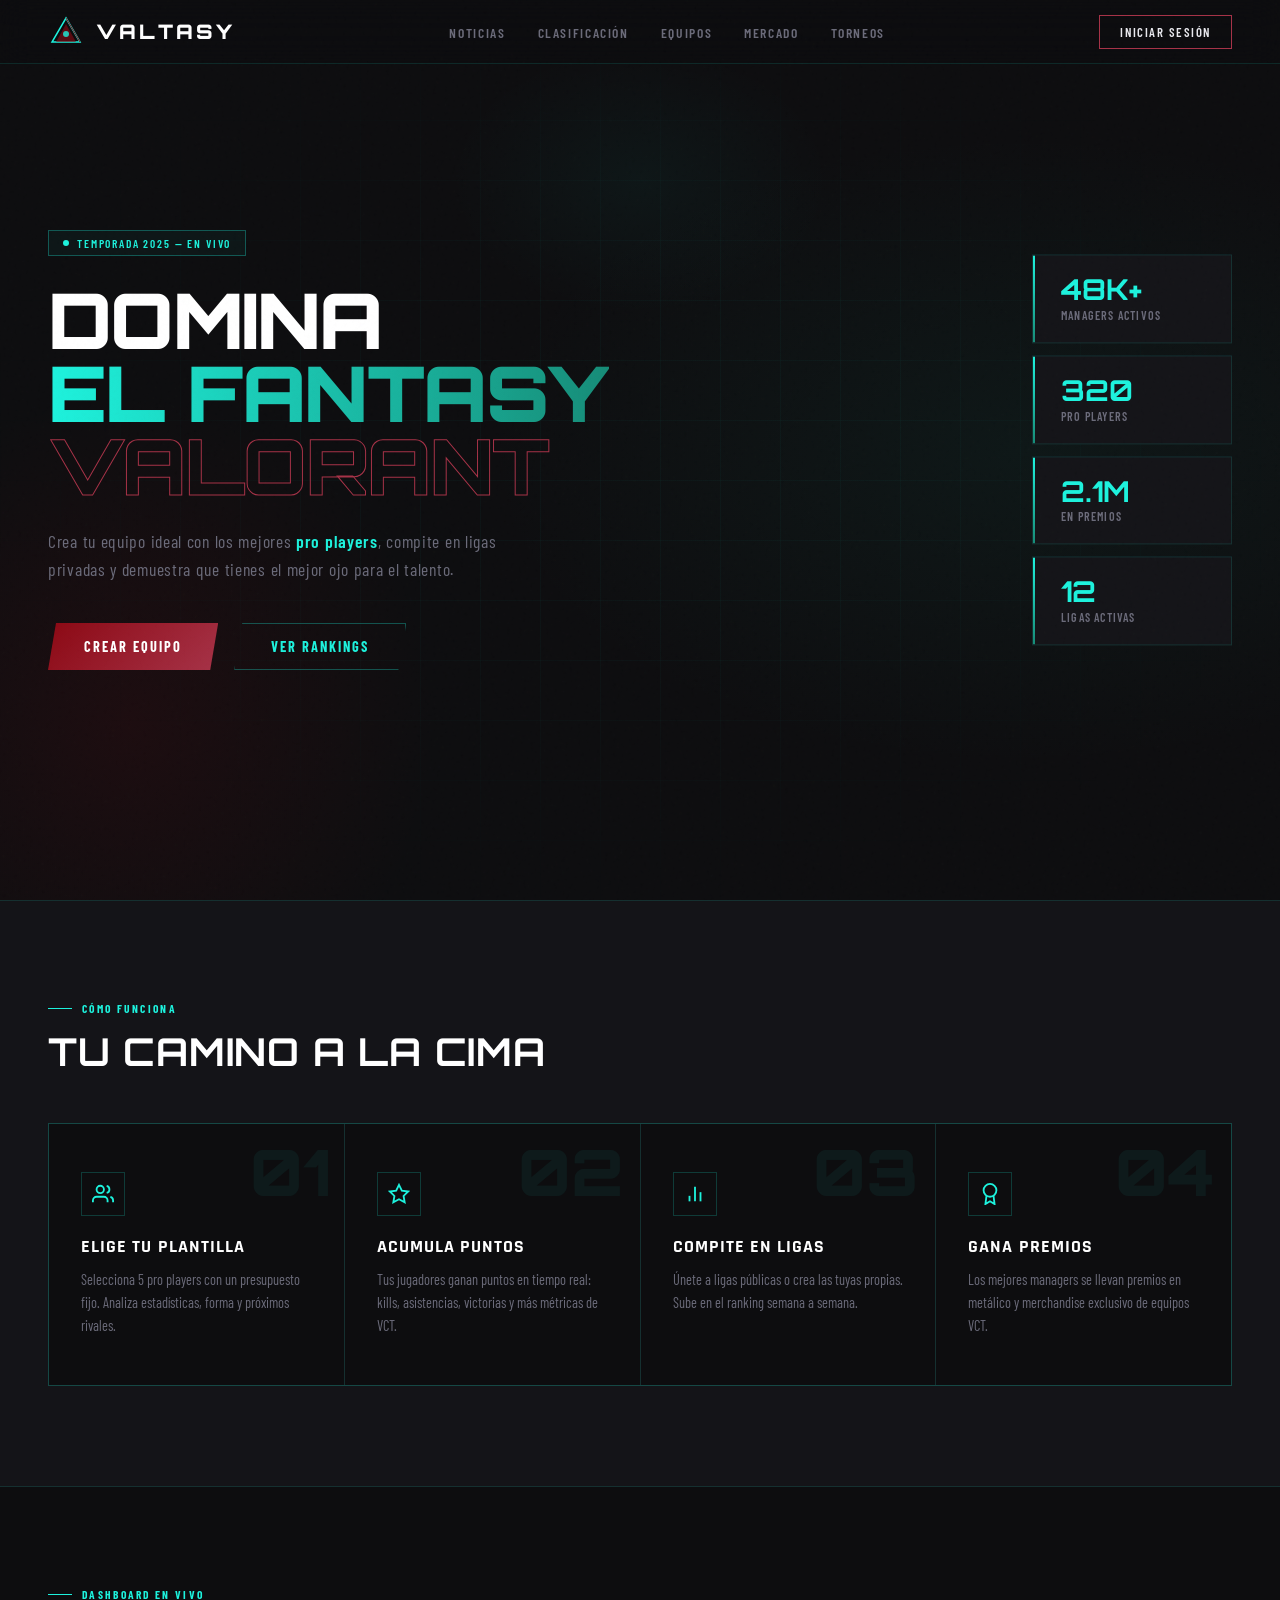
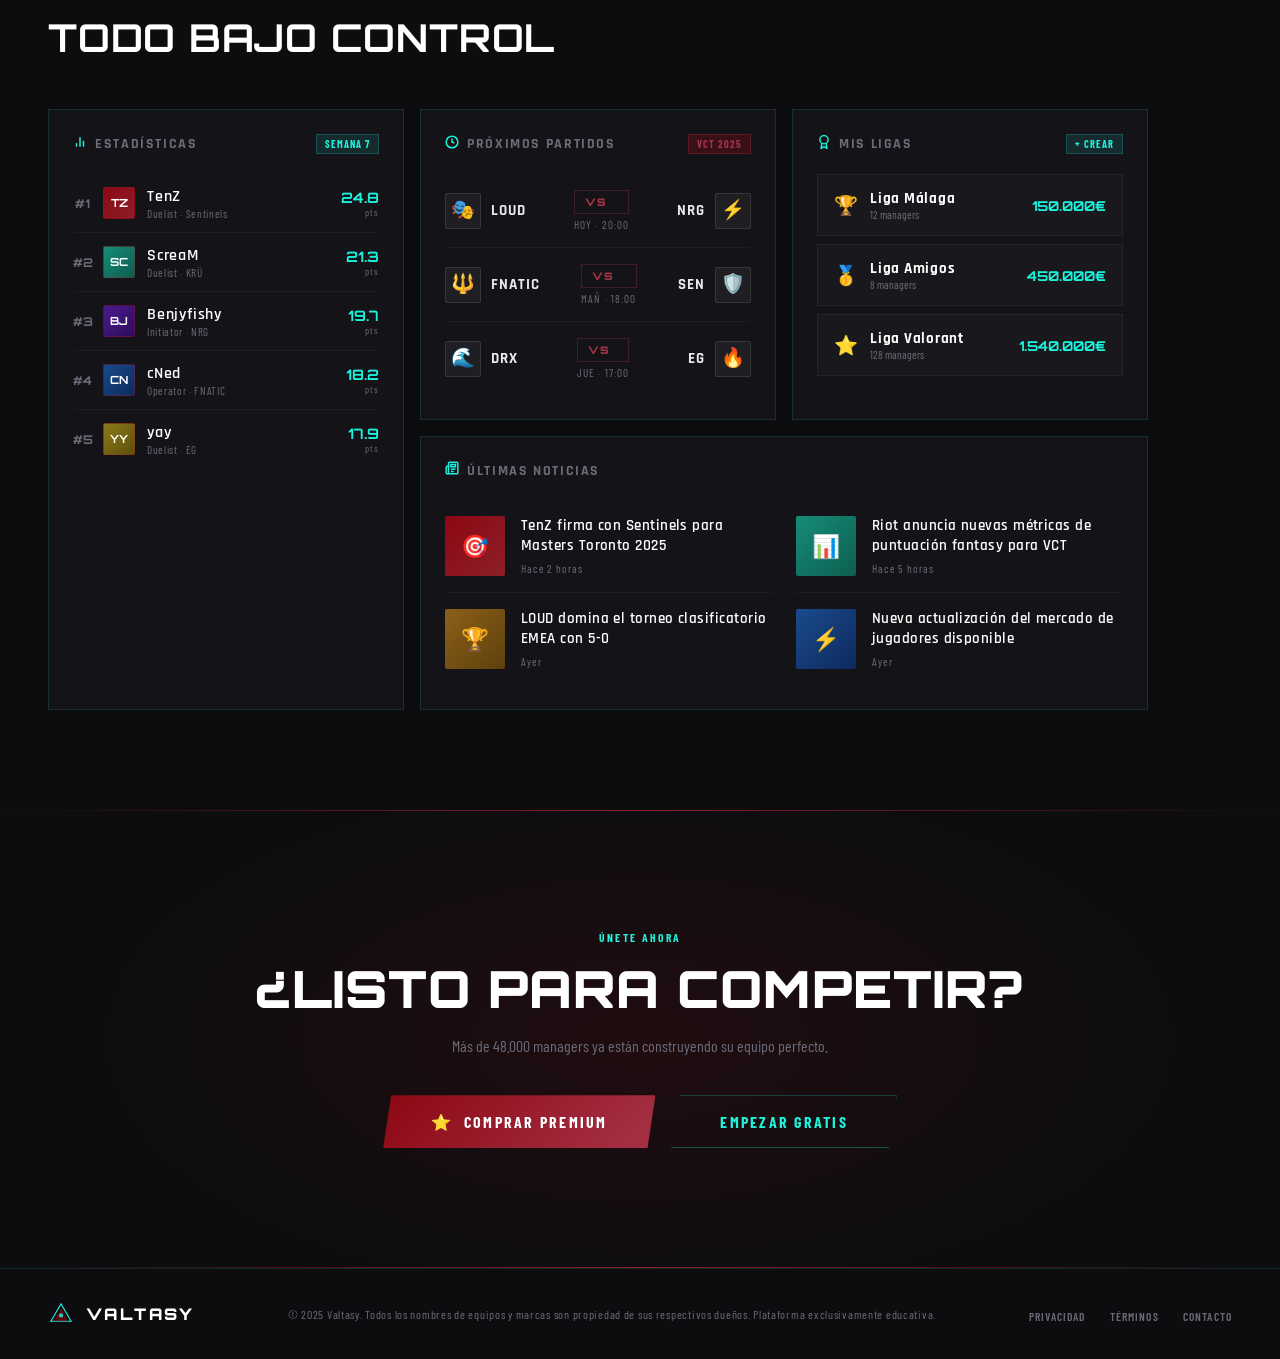
==== htdocs/htdocs/index.html @ dff643b6 "update/fix : Fin tfg" ====
<!DOCTYPE html>
<html lang="es">
<head>
<meta charset="UTF-8">
<meta name="viewport" content="width=device-width, initial-scale=1.0">
<title>VALTASY — Fantasy Valorant</title>
<link href="https://fonts.googleapis.com/css2?family=Rajdhani:wght@400;500;600;700&family=Orbitron:wght@400;700;900&family=Barlow+Condensed:wght@300;400;600;700&display=swap" rel="stylesheet">
<style>
  :root {
    --cyan-light: #1DF2DD;
    --cyan-dark: #168C77;
    --red-deep: #8C0813;
    --red-mid: #8C1F28;
    --red-soft: #A63247;
    --bg-dark: #0d0d0f;
    --bg-card: #141418;
    --bg-card2: #1a1a1f;
    --border: rgba(29,242,221,0.12);
    --text: #e8e8ee;
    --text-muted: #6b6b7a;
  }

  * { margin: 0; padding: 0; box-sizing: border-box; }

  body {
    background: var(--bg-dark);
    color: var(--text);
    font-family: 'Barlow Condensed', sans-serif;
    overflow-x: hidden;
    cursor: default;
  }

  /* NOISE OVERLAY */
  body::before {
    content: '';
    position: fixed;
    inset: 0;
    background-image: url("data:image/svg+xml,%3Csvg viewBox='0 0 256 256' xmlns='http://www.w3.org/2000/svg'%3E%3Cfilter id='noise'%3E%3CfeTurbulence type='fractalNoise' baseFrequency='0.9' numOctaves='4' stitchTiles='stitch'/%3E%3C/filter%3E%3Crect width='100%25' height='100%25' filter='url(%23noise)' opacity='0.035'/%3E%3C/svg%3E");
    pointer-events: none;
    z-index: 9999;
    opacity: 0.5;
  }

  /* ─── NAV ─── */
  nav {
    position: fixed;
    top: 0; left: 0; right: 0;
    z-index: 100;
    display: flex;
    align-items: center;
    justify-content: space-between;
    padding: 0 48px;
    height: 64px;
    background: rgba(13,13,15,0.92);
    backdrop-filter: blur(16px);
    border-bottom: 1px solid var(--border);
  }

  .logo {
    display: flex;
    align-items: center;
    gap: 12px;
    font-family: 'Orbitron', monospace;
    font-weight: 900;
    font-size: 1.25rem;
    letter-spacing: 0.15em;
    color: #fff;
    text-decoration: none;
  }

  .logo-icon {
    width: 36px; height: 36px;
    position: relative;
  }

  .logo-icon svg { width: 100%; height: 100%; }

  .nav-links {
    display: flex;
    gap: 32px;
    list-style: none;
  }

  .nav-links a {
    font-family: 'Barlow Condensed', sans-serif;
    font-weight: 600;
    font-size: 0.85rem;
    letter-spacing: 0.12em;
    text-transform: uppercase;
    color: var(--text-muted);
    text-decoration: none;
    transition: color 0.2s;
    position: relative;
  }

  .nav-links a::after {
    content: '';
    position: absolute;
    bottom: -4px; left: 0; right: 0;
    height: 1px;
    background: var(--cyan-light);
    transform: scaleX(0);
    transition: transform 0.2s;
  }

  .nav-links a:hover { color: var(--cyan-light); }
  .nav-links a:hover::after { transform: scaleX(1); }

  .nav-cta {
    padding: 8px 20px;
    background: transparent;
    border: 1px solid var(--red-soft);
    color: var(--text);
    font-family: 'Barlow Condensed', sans-serif;
    font-weight: 600;
    font-size: 0.8rem;
    letter-spacing: 0.12em;
    text-transform: uppercase;
    cursor: pointer;
    transition: all 0.2s;
    text-decoration: none;
  }

  .nav-cta:hover {
    background: var(--red-deep);
    border-color: var(--red-deep);
    box-shadow: 0 0 20px rgba(140,8,19,0.4);
  }

  /* ─── HERO ─── */
  .hero {
    min-height: 100vh;
    display: flex;
    align-items: center;
    position: relative;
    overflow: hidden;
    padding: 0 48px;
  }

  .hero-bg {
    position: absolute;
    inset: 0;
    background: 
      radial-gradient(ellipse 60% 50% at 80% 50%, rgba(22,140,119,0.08) 0%, transparent 70%),
      radial-gradient(ellipse 40% 60% at 10% 80%, rgba(140,8,19,0.12) 0%, transparent 60%),
      radial-gradient(ellipse 30% 30% at 50% 20%, rgba(29,242,221,0.04) 0%, transparent 50%);
  }

  .hero-grid {
    position: absolute;
    inset: 0;
    background-image: 
      linear-gradient(rgba(29,242,221,0.03) 1px, transparent 1px),
      linear-gradient(90deg, rgba(29,242,221,0.03) 1px, transparent 1px);
    background-size: 60px 60px;
    mask-image: radial-gradient(ellipse at center, black 30%, transparent 75%);
  }

  .hero-content {
    position: relative;
    z-index: 2;
    max-width: 680px;
  }

  .hero-badge {
    display: inline-flex;
    align-items: center;
    gap: 8px;
    padding: 5px 14px;
    border: 1px solid rgba(29,242,221,0.3);
    background: rgba(29,242,221,0.04);
    font-size: 0.72rem;
    font-weight: 600;
    letter-spacing: 0.16em;
    text-transform: uppercase;
    color: var(--cyan-light);
    margin-bottom: 28px;
    animation: fadeDown 0.6s ease both;
  }

  .badge-dot {
    width: 6px; height: 6px;
    background: var(--cyan-light);
    border-radius: 50%;
    animation: pulse 2s infinite;
  }

  @keyframes pulse {
    0%, 100% { opacity: 1; transform: scale(1); }
    50% { opacity: 0.5; transform: scale(0.7); }
  }

  .hero-title {
    font-family: 'Orbitron', monospace;
    font-weight: 900;
    font-size: clamp(2.8rem, 6vw, 5.5rem);
    line-height: 0.95;
    letter-spacing: -0.02em;
    text-transform: uppercase;
    margin-bottom: 8px;
    animation: fadeDown 0.6s 0.1s ease both;
  }

  .title-line1 { color: #fff; }
  .title-line2 {
    background: linear-gradient(90deg, var(--cyan-light), var(--cyan-dark));
    -webkit-background-clip: text;
    -webkit-text-fill-color: transparent;
    background-clip: text;
  }
  .title-line3 {
    color: var(--red-soft);
    -webkit-text-stroke: 1px var(--red-soft);
    -webkit-text-fill-color: transparent;
  }

  .hero-sub {
    font-size: 1.1rem;
    font-weight: 400;
    color: var(--text-muted);
    letter-spacing: 0.04em;
    margin: 24px 0 40px;
    line-height: 1.6;
    max-width: 480px;
    animation: fadeDown 0.6s 0.2s ease both;
  }

  .hero-sub span { color: var(--cyan-light); font-weight: 600; }

  .hero-actions {
    display: flex;
    gap: 16px;
    animation: fadeDown 0.6s 0.3s ease both;
  }

  .btn-primary {
    padding: 14px 36px;
    background: linear-gradient(135deg, var(--red-deep), var(--red-soft));
    color: #fff;
    font-family: 'Barlow Condensed', sans-serif;
    font-weight: 700;
    font-size: 0.9rem;
    letter-spacing: 0.14em;
    text-transform: uppercase;
    border: none;
    cursor: pointer;
    position: relative;
    overflow: hidden;
    transition: all 0.3s;
    clip-path: polygon(8px 0%, 100% 0%, calc(100% - 8px) 100%, 0% 100%);
    text-decoration: none;
    display: inline-flex;
    align-items: center;
  }

  .btn-primary::before {
    content: '';
    position: absolute;
    inset: 0;
    background: linear-gradient(135deg, rgba(255,255,255,0.15), transparent);
    opacity: 0;
    transition: opacity 0.2s;
  }

  .btn-primary:hover { transform: translateY(-2px); box-shadow: 0 8px 30px rgba(140,8,19,0.5); }
  .btn-primary:hover::before { opacity: 1; }

  .btn-secondary {
    padding: 14px 36px;
    background: transparent;
    color: var(--cyan-light);
    font-family: 'Barlow Condensed', sans-serif;
    font-weight: 700;
    font-size: 0.9rem;
    letter-spacing: 0.14em;
    text-transform: uppercase;
    border: 1px solid rgba(29,242,221,0.3);
    cursor: pointer;
    transition: all 0.3s;
    clip-path: polygon(8px 0%, 100% 0%, calc(100% - 8px) 100%, 0% 100%);
    text-decoration: none;
    display: inline-flex;
    align-items: center;
  }

  .btn-secondary:hover {
    background: rgba(29,242,221,0.06);
    border-color: var(--cyan-light);
    box-shadow: 0 0 20px rgba(29,242,221,0.15);
  }

  .hero-stats {
    position: absolute;
    right: 48px;
    top: 50%;
    transform: translateY(-50%);
    display: flex;
    flex-direction: column;
    gap: 12px;
    z-index: 2;
    animation: fadeLeft 0.8s 0.4s ease both;
  }

  @keyframes fadeLeft {
    from { opacity: 0; transform: translateY(-50%) translateX(30px); }
    to { opacity: 1; transform: translateY(-50%) translateX(0); }
  }

  .stat-card {
    background: var(--bg-card);
    border: 1px solid var(--border);
    padding: 20px 28px;
    min-width: 200px;
    position: relative;
    overflow: hidden;
    transition: transform 0.2s, border-color 0.2s;
  }

  .stat-card::before {
    content: '';
    position: absolute;
    left: 0; top: 0; bottom: 0;
    width: 2px;
    background: linear-gradient(180deg, var(--cyan-light), var(--cyan-dark));
  }

  .stat-card:hover {
    transform: translateX(-4px);
    border-color: rgba(29,242,221,0.25);
  }

  .stat-value {
    font-family: 'Orbitron', monospace;
    font-weight: 700;
    font-size: 1.8rem;
    color: var(--cyan-light);
    line-height: 1;
  }

  .stat-label {
    font-size: 0.75rem;
    font-weight: 600;
    letter-spacing: 0.1em;
    text-transform: uppercase;
    color: var(--text-muted);
    margin-top: 4px;
  }

  /* ─── SECTION COMMON ─── */
  section { padding: 100px 48px; }

  .section-label {
    font-size: 0.72rem;
    font-weight: 700;
    letter-spacing: 0.2em;
    text-transform: uppercase;
    color: var(--cyan-light);
    margin-bottom: 12px;
    display: flex;
    align-items: center;
    gap: 10px;
  }

  .section-label::before {
    content: '';
    width: 24px;
    height: 1px;
    background: var(--cyan-light);
  }

  .section-title {
    font-family: 'Orbitron', monospace;
    font-weight: 700;
    font-size: clamp(1.6rem, 3vw, 2.4rem);
    text-transform: uppercase;
    letter-spacing: 0.02em;
    color: #fff;
    margin-bottom: 48px;
  }

  /* ─── HOW IT WORKS ─── */
  .how {
    background: var(--bg-card);
    border-top: 1px solid var(--border);
    border-bottom: 1px solid var(--border);
  }

  .steps {
    display: grid;
    grid-template-columns: repeat(4, 1fr);
    gap: 1px;
    background: var(--border);
    border: 1px solid var(--border);
  }

  .step {
    background: var(--bg-dark);
    padding: 48px 32px;
    position: relative;
    overflow: hidden;
    transition: background 0.3s;
  }

  .step:hover { background: var(--bg-card2); }

  .step-num {
    font-family: 'Orbitron', monospace;
    font-weight: 900;
    font-size: 4rem;
    color: rgba(29,242,221,0.06);
    line-height: 1;
    position: absolute;
    top: 16px; right: 16px;
    transition: color 0.3s;
  }

  .step:hover .step-num { color: rgba(29,242,221,0.12); }

  .step-icon {
    width: 44px; height: 44px;
    border: 1px solid rgba(29,242,221,0.2);
    display: flex;
    align-items: center;
    justify-content: center;
    margin-bottom: 20px;
    color: var(--cyan-light);
    font-size: 1.2rem;
  }

  .step h3 {
    font-family: 'Rajdhani', sans-serif;
    font-weight: 700;
    font-size: 1.1rem;
    letter-spacing: 0.06em;
    text-transform: uppercase;
    color: #fff;
    margin-bottom: 10px;
  }

  .step p {
    font-size: 0.9rem;
    color: var(--text-muted);
    line-height: 1.6;
    font-weight: 400;
  }

  /* ─── DASHBOARD PREVIEW ─── */
  .preview {
    display: grid;
    grid-template-columns: 1fr 1fr 1fr;
    gap: 16px;
    max-width: 1100px;
  }

  .preview-card {
    background: var(--bg-card);
    border: 1px solid var(--border);
    padding: 24px;
    position: relative;
    overflow: hidden;
    transition: border-color 0.3s, transform 0.3s;
  }

  .preview-card:hover {
    border-color: rgba(29,242,221,0.25);
    transform: translateY(-4px);
  }

  .preview-card.tall { grid-row: span 2; }
  .preview-card.wide { grid-column: span 2; }

  .card-header {
    display: flex;
    align-items: center;
    justify-content: space-between;
    margin-bottom: 20px;
  }

  .card-title {
    font-family: 'Rajdhani', sans-serif;
    font-weight: 700;
    font-size: 0.85rem;
    letter-spacing: 0.12em;
    text-transform: uppercase;
    color: var(--text-muted);
    display: flex;
    align-items: center;
    gap: 8px;
  }

  .card-title-icon { color: var(--cyan-light); }

  .card-badge {
    padding: 3px 8px;
    font-size: 0.65rem;
    font-weight: 700;
    letter-spacing: 0.1em;
    text-transform: uppercase;
  }

  .badge-red { background: rgba(140,8,19,0.3); color: var(--red-soft); border: 1px solid rgba(166,50,71,0.3); }
  .badge-cyan { background: rgba(29,242,221,0.1); color: var(--cyan-light); border: 1px solid rgba(29,242,221,0.2); }

  .player-row {
    display: flex;
    align-items: center;
    justify-content: space-between;
    padding: 12px 0;
    border-bottom: 1px solid rgba(255,255,255,0.04);
    transition: background 0.2s;
    cursor: pointer;
  }

  .player-row:last-child { border-bottom: none; }
  .player-row:hover { background: rgba(255,255,255,0.02); padding-left: 8px; }

  .player-info { display: flex; align-items: center; gap: 12px; }

  .player-rank {
    font-family: 'Orbitron', monospace;
    font-weight: 700;
    font-size: 0.75rem;
    color: var(--text-muted);
    width: 18px;
    text-align: center;
  }

  .player-avatar {
    width: 32px; height: 32px;
    border-radius: 2px;
    background: linear-gradient(135deg, var(--red-deep), var(--red-mid));
    display: flex;
    align-items: center;
    justify-content: center;
    font-family: 'Orbitron', monospace;
    font-weight: 700;
    font-size: 0.7rem;
    color: #fff;
    border: 1px solid rgba(140,8,19,0.4);
  }

  .player-name {
    font-family: 'Rajdhani', sans-serif;
    font-weight: 600;
    font-size: 1rem;
    color: #fff;
    letter-spacing: 0.05em;
  }

  .player-role {
    font-size: 0.7rem;
    color: var(--text-muted);
    letter-spacing: 0.06em;
  }

  .player-pts {
    font-family: 'Orbitron', monospace;
    font-weight: 700;
    font-size: 0.9rem;
    color: var(--cyan-light);
  }

  .pts-label {
    font-size: 0.6rem;
    color: var(--text-muted);
    letter-spacing: 0.1em;
  }

  .match-row {
    display: flex;
    align-items: center;
    justify-content: space-between;
    padding: 16px 0;
    border-bottom: 1px solid rgba(255,255,255,0.04);
  }

  .match-team {
    display: flex;
    align-items: center;
    gap: 10px;
    font-family: 'Rajdhani', sans-serif;
    font-weight: 700;
    font-size: 0.95rem;
    letter-spacing: 0.06em;
    text-transform: uppercase;
  }

  .team-logo {
    width: 36px; height: 36px;
    background: rgba(255,255,255,0.05);
    border: 1px solid rgba(255,255,255,0.1);
    border-radius: 2px;
    display: flex;
    align-items: center;
    justify-content: center;
    font-size: 1.2rem;
  }

  .match-vs {
    font-family: 'Orbitron', monospace;
    font-weight: 900;
    font-size: 0.65rem;
    color: var(--red-soft);
    letter-spacing: 0.2em;
    padding: 4px 10px;
    border: 1px solid rgba(166,50,71,0.3);
  }

  .match-time {
    font-size: 0.7rem;
    color: var(--text-muted);
    letter-spacing: 0.1em;
    margin-top: 4px;
    text-align: center;
  }

  .liga-row {
    display: flex;
    align-items: center;
    justify-content: space-between;
    padding: 14px 16px;
    background: rgba(255,255,255,0.02);
    border: 1px solid rgba(255,255,255,0.05);
    margin-bottom: 8px;
    transition: border-color 0.2s;
    cursor: pointer;
  }

  .liga-row:hover { border-color: rgba(29,242,221,0.2); }
  .liga-row:last-child { margin-bottom: 0; }

  .liga-info { display: flex; align-items: center; gap: 12px; }
  .liga-icon { font-size: 1.2rem; }

  .liga-name {
    font-family: 'Rajdhani', sans-serif;
    font-weight: 700;
    font-size: 0.95rem;
    letter-spacing: 0.05em;
    color: #fff;
  }

  .liga-members {
    font-size: 0.7rem;
    color: var(--text-muted);
  }

  .liga-prize {
    font-family: 'Orbitron', monospace;
    font-weight: 700;
    font-size: 0.85rem;
    color: var(--cyan-light);
  }

  .news-item {
    display: flex;
    gap: 16px;
    padding: 16px 0;
    border-bottom: 1px solid rgba(255,255,255,0.04);
    cursor: pointer;
    transition: background 0.2s;
  }

  .news-item:hover { background: rgba(255,255,255,0.02); }

  .news-thumb {
    width: 60px; height: 60px;
    background: linear-gradient(135deg, var(--red-deep), var(--red-mid));
    flex-shrink: 0;
    border-radius: 2px;
    display: flex;
    align-items: center;
    justify-content: center;
    font-size: 1.4rem;
  }

  .news-title {
    font-family: 'Rajdhani', sans-serif;
    font-weight: 600;
    font-size: 0.95rem;
    color: #fff;
    line-height: 1.3;
    margin-bottom: 6px;
    letter-spacing: 0.03em;
  }

  .news-date {
    font-size: 0.7rem;
    color: var(--text-muted);
    letter-spacing: 0.08em;
  }

  .cta-section {
    text-align: center;
    position: relative;
    overflow: hidden;
    padding: 120px 48px;
  }

  .cta-section::before {
    content: '';
    position: absolute;
    inset: 0;
    background: radial-gradient(ellipse 60% 80% at 50% 50%, rgba(140,8,19,0.15) 0%, transparent 70%);
  }

  .cta-line {
    position: absolute;
    left: 0; right: 0;
    height: 1px;
    background: linear-gradient(90deg, transparent, var(--red-mid), transparent);
  }
  .cta-line.top { top: 0; }
  .cta-line.bottom { bottom: 0; }

  .cta-section .section-label { justify-content: center; }
  .cta-section .section-label::before { display: none; }

  .cta-title {
    font-family: 'Orbitron', monospace;
    font-weight: 900;
    font-size: clamp(2rem, 4vw, 3.5rem);
    text-transform: uppercase;
    letter-spacing: 0.02em;
    color: #fff;
    margin-bottom: 16px;
    position: relative;
  }

  .cta-sub {
    font-size: 1rem;
    color: var(--text-muted);
    margin-bottom: 40px;
    position: relative;
  }

  .cta-buttons {
    display: flex;
    gap: 16px;
    justify-content: center;
    position: relative;
  }

  footer {
    border-top: 1px solid var(--border);
    padding: 32px 48px;
    display: flex;
    align-items: center;
    justify-content: space-between;
  }

  footer p {
    font-size: 0.75rem;
    color: var(--text-muted);
    letter-spacing: 0.06em;
  }

  .footer-links {
    display: flex;
    gap: 24px;
    list-style: none;
  }

  .footer-links a {
    font-size: 0.72rem;
    font-weight: 600;
    letter-spacing: 0.1em;
    text-transform: uppercase;
    color: var(--text-muted);
    text-decoration: none;
    transition: color 0.2s;
  }

  .footer-links a:hover { color: var(--cyan-light); }

  @keyframes fadeDown {
    from { opacity: 0; transform: translateY(-20px); }
    to { opacity: 1; transform: translateY(0); }
  }

  .reveal {
    opacity: 0;
    transform: translateY(24px);
    transition: opacity 0.6s ease, transform 0.6s ease;
  }

  .reveal.visible {
    opacity: 1;
    transform: translateY(0);
  }

  ::-webkit-scrollbar { width: 4px; }
  ::-webkit-scrollbar-track { background: var(--bg-dark); }
  ::-webkit-scrollbar-thumb { background: var(--red-mid); }

  @media (max-width: 900px) {
    nav { padding: 0 24px; }
    .nav-links { display: none; }
    .hero { padding: 0 24px; }
    .hero-stats { display: none; }
    section { padding: 60px 24px; }
    .steps { grid-template-columns: 1fr 1fr; }
    .preview { grid-template-columns: 1fr; }
    .preview-card.wide { grid-column: 1; }
    footer { flex-direction: column; gap: 16px; text-align: center; }
  }
</style>
</head>
<body>

<!-- NAV -->
<nav>
  <a href="index.html" class="logo">
    <div class="logo-icon">
      <svg viewBox="0 0 36 36" fill="none">
        <path d="M18 4L32 28H4L18 4Z" fill="none" stroke="#1DF2DD" stroke-width="1.5"/>
        <path d="M18 10L28 28H8L18 10Z" fill="rgba(140,8,19,0.6)"/>
        <path d="M18 4L32 28" stroke="#8C0813" stroke-width="1"/>
        <circle cx="18" cy="20" r="3" fill="#1DF2DD" opacity="0.8"/>
      </svg>
    </div>
    VALTASY
  </a>
  <ul class="nav-links">
    <li><a href="#">Noticias</a></li>
    <li><a href="#">Clasificación</a></li>
    <li><a href="#">Equipos</a></li>
    <li><a href="#">Mercado</a></li>
    <li><a href="#">Torneos</a></li>
  </ul>
  <!-- Botón nav apunta a sesion/login.php -->
  <a href="sesion/login.php" class="nav-cta">Iniciar sesión</a>
</nav>

<!-- HERO -->
<section class="hero">
  <div class="hero-bg"></div>
  <div class="hero-grid"></div>
  <div class="hero-content">
    <div class="hero-badge">
      <span class="badge-dot"></span>
      Temporada 2025 — En vivo
    </div>
    <h1 class="hero-title">
      <div class="title-line1">DOMINA</div>
      <div class="title-line2">EL FANTASY</div>
      <div class="title-line3">VALORANT</div>
    </h1>
    <p class="hero-sub">
      Crea tu equipo ideal con los mejores <span>pro players</span>, compite en ligas privadas y demuestra que tienes el mejor ojo para el talento.
    </p>
    <div class="hero-actions">
      <!-- Botones hero apuntan a sesion/ -->
      <a href="sesion/registro.php" class="btn-primary">Crear equipo</a>
      <a href="sesion/login.php" class="btn-secondary">Ver rankings</a>
    </div>
  </div>
  <div class="hero-stats">
    <div class="stat-card">
      <div class="stat-value">48K+</div>
      <div class="stat-label">Managers activos</div>
    </div>
    <div class="stat-card">
      <div class="stat-value">320</div>
      <div class="stat-label">Pro players</div>
    </div>
    <div class="stat-card">
      <div class="stat-value">€2.1M</div>
      <div class="stat-label">En premios</div>
    </div>
    <div class="stat-card">
      <div class="stat-value">12</div>
      <div class="stat-label">Ligas activas</div>
    </div>
  </div>
</section>

<!-- HOW IT WORKS -->
<section class="how">
  <div class="section-label">Cómo funciona</div>
  <h2 class="section-title">Tu camino a la cima</h2>
  <div class="steps reveal">
    <div class="step">
      <div class="step-num">01</div>
      <div class="step-icon">
        <svg width="22" height="22" viewBox="0 0 24 24" fill="none" stroke="currentColor" stroke-width="2"><path d="M17 21v-2a4 4 0 0 0-4-4H5a4 4 0 0 0-4 4v2"/><circle cx="9" cy="7" r="4"/><path d="M23 21v-2a4 4 0 0 0-3-3.87"/><path d="M16 3.13a4 4 0 0 1 0 7.75"/></svg>
      </div>
      <h3>Elige tu plantilla</h3>
      <p>Selecciona 5 pro players con un presupuesto fijo. Analiza estadísticas, forma y próximos rivales.</p>
    </div>
    <div class="step">
      <div class="step-icon">
        <svg width="22" height="22" viewBox="0 0 24 24" fill="none" stroke="currentColor" stroke-width="2"><polygon points="12 2 15.09 8.26 22 9.27 17 14.14 18.18 21.02 12 17.77 5.82 21.02 7 14.14 2 9.27 8.91 8.26 12 2"/></svg>
      </div>
      <div class="step-num">02</div>
      <h3>Acumula puntos</h3>
      <p>Tus jugadores ganan puntos en tiempo real: kills, asistencias, victorias y más métricas de VCT.</p>
    </div>
    <div class="step">
      <div class="step-icon">
        <svg width="22" height="22" viewBox="0 0 24 24" fill="none" stroke="currentColor" stroke-width="2"><path d="M18 20V10"/><path d="M12 20V4"/><path d="M6 20v-6"/></svg>
      </div>
      <div class="step-num">03</div>
      <h3>Compite en ligas</h3>
      <p>Únete a ligas públicas o crea las tuyas propias. Sube en el ranking semana a semana.</p>
    </div>
    <div class="step">
      <div class="step-icon">
        <svg width="22" height="22" viewBox="0 0 24 24" fill="none" stroke="currentColor" stroke-width="2"><circle cx="12" cy="8" r="7"/><polyline points="8.21 13.89 7 23 12 20 17 23 15.79 13.88"/></svg>
      </div>
      <div class="step-num">04</div>
      <h3>Gana premios</h3>
      <p>Los mejores managers se llevan premios en metálico y merchandise exclusivo de equipos VCT.</p>
    </div>
  </div>
</section>

<!-- DASHBOARD PREVIEW -->
<section>
  <div class="section-label">Dashboard en vivo</div>
  <h2 class="section-title">Todo bajo control</h2>
  <div class="preview reveal">

    <div class="preview-card tall">
      <div class="card-header">
        <span class="card-title">
          <span class="card-title-icon">
            <svg width="14" height="14" viewBox="0 0 24 24" fill="none" stroke="currentColor" stroke-width="2.5"><path d="M18 20V10"/><path d="M12 20V4"/><path d="M6 20v-6"/></svg>
          </span>
          Estadísticas
        </span>
        <span class="card-badge badge-cyan">Semana 7</span>
      </div>
      <div class="player-row">
        <div class="player-info">
          <span class="player-rank">#1</span>
          <div class="player-avatar">TZ</div>
          <div>
            <div class="player-name">TenZ</div>
            <div class="player-role">Duelist · Sentinels</div>
          </div>
        </div>
        <div style="text-align:right">
          <div class="player-pts">24.8</div>
          <div class="pts-label">pts</div>
        </div>
      </div>
      <div class="player-row">
        <div class="player-info">
          <span class="player-rank">#2</span>
          <div class="player-avatar" style="background: linear-gradient(135deg,#168C77,#0d5e50)">SC</div>
          <div>
            <div class="player-name">ScreaM</div>
            <div class="player-role">Duelist · KRÜ</div>
          </div>
        </div>
        <div style="text-align:right">
          <div class="player-pts">21.3</div>
          <div class="pts-label">pts</div>
        </div>
      </div>
      <div class="player-row">
        <div class="player-info">
          <span class="player-rank">#3</span>
          <div class="player-avatar" style="background:linear-gradient(135deg,#4a1a8c,#2d0d5e)">BJ</div>
          <div>
            <div class="player-name">Benjyfishy</div>
            <div class="player-role">Initiator · NRG</div>
          </div>
        </div>
        <div style="text-align:right">
          <div class="player-pts">19.7</div>
          <div class="pts-label">pts</div>
        </div>
      </div>
      <div class="player-row">
        <div class="player-info">
          <span class="player-rank">#4</span>
          <div class="player-avatar" style="background:linear-gradient(135deg,#1a4a8c,#0d2a5e)">CN</div>
          <div>
            <div class="player-name">cNed</div>
            <div class="player-role">Operator · FNATIC</div>
          </div>
        </div>
        <div style="text-align:right">
          <div class="player-pts">18.2</div>
          <div class="pts-label">pts</div>
        </div>
      </div>
      <div class="player-row">
        <div class="player-info">
          <span class="player-rank">#5</span>
          <div class="player-avatar" style="background:linear-gradient(135deg,#8c7a18,#5e500d)">YY</div>
          <div>
            <div class="player-name">yay</div>
            <div class="player-role">Duelist · EG</div>
          </div>
        </div>
        <div style="text-align:right">
          <div class="player-pts">17.9</div>
          <div class="pts-label">pts</div>
        </div>
      </div>
    </div>

    <div class="preview-card">
      <div class="card-header">
        <span class="card-title">
          <span class="card-title-icon">
            <svg width="14" height="14" viewBox="0 0 24 24" fill="none" stroke="currentColor" stroke-width="2.5"><circle cx="12" cy="12" r="10"/><polyline points="12 6 12 12 16 14"/></svg>
          </span>
          Próximos partidos
        </span>
        <span class="card-badge badge-red">VCT 2025</span>
      </div>
      <div class="match-row">
        <div class="match-team"><div class="team-logo">🎭</div>LOUD</div>
        <div>
          <div class="match-vs">VS</div>
          <div class="match-time">HOY · 20:00</div>
        </div>
        <div class="match-team">NRG<div class="team-logo">⚡</div></div>
      </div>
      <div class="match-row">
        <div class="match-team"><div class="team-logo">🔱</div>FNATIC</div>
        <div>
          <div class="match-vs">VS</div>
          <div class="match-time">MAÑ · 18:00</div>
        </div>
        <div class="match-team">SEN<div class="team-logo">🛡️</div></div>
      </div>
      <div class="match-row" style="border:none">
        <div class="match-team"><div class="team-logo">🌊</div>DRX</div>
        <div>
          <div class="match-vs">VS</div>
          <div class="match-time">JUE · 17:00</div>
        </div>
        <div class="match-team">EG<div class="team-logo">🔥</div></div>
      </div>
    </div>

    <div class="preview-card">
      <div class="card-header">
        <span class="card-title">
          <span class="card-title-icon">
            <svg width="14" height="14" viewBox="0 0 24 24" fill="none" stroke="currentColor" stroke-width="2.5"><circle cx="12" cy="8" r="7"/><polyline points="8.21 13.89 7 23 12 20 17 23 15.79 13.88"/></svg>
          </span>
          Mis ligas
        </span>
        <span class="card-badge badge-cyan" style="cursor:pointer">+ Crear</span>
      </div>
      <div class="liga-row">
        <div class="liga-info">
          <span class="liga-icon">🏆</span>
          <div>
            <div class="liga-name">Liga Málaga</div>
            <div class="liga-members">12 managers</div>
          </div>
        </div>
        <div class="liga-prize">150.000€</div>
      </div>
      <div class="liga-row">
        <div class="liga-info">
          <span class="liga-icon">🥇</span>
          <div>
            <div class="liga-name">Liga Amigos</div>
            <div class="liga-members">8 managers</div>
          </div>
        </div>
        <div class="liga-prize">450.000€</div>
      </div>
      <div class="liga-row">
        <div class="liga-info">
          <span class="liga-icon">⭐</span>
          <div>
            <div class="liga-name">Liga Valorant</div>
            <div class="liga-members">128 managers</div>
          </div>
        </div>
        <div class="liga-prize">1.540.000€</div>
      </div>
    </div>

    <div class="preview-card wide">
      <div class="card-header">
        <span class="card-title">
          <span class="card-title-icon">
            <svg width="14" height="14" viewBox="0 0 24 24" fill="none" stroke="currentColor" stroke-width="2.5"><path d="M4 22h16a2 2 0 0 0 2-2V4a2 2 0 0 0-2-2H8a2 2 0 0 0-2 2v16a2 2 0 0 1-2 2Zm0 0a2 2 0 0 1-2-2v-9c0-1.1.9-2 2-2h2"/><path d="M18 14h-8"/><path d="M15 18h-5"/><path d="M10 6h8v4h-8V6Z"/></svg>
          </span>
          Últimas noticias
        </span>
      </div>
      <div style="display:grid; grid-template-columns:1fr 1fr; gap:0 24px">
        <div class="news-item">
          <div class="news-thumb">🎯</div>
          <div>
            <div class="news-title">TenZ firma con Sentinels para Masters Toronto 2025</div>
            <div class="news-date">Hace 2 horas</div>
          </div>
        </div>
        <div class="news-item">
          <div class="news-thumb" style="background:linear-gradient(135deg,#168C77,#0d5e50)">📊</div>
          <div>
            <div class="news-title">Riot anuncia nuevas métricas de puntuación fantasy para VCT</div>
            <div class="news-date">Hace 5 horas</div>
          </div>
        </div>
        <div class="news-item" style="border:none">
          <div class="news-thumb" style="background:linear-gradient(135deg,#8c6018,#5e400d)">🏆</div>
          <div>
            <div class="news-title">LOUD domina el torneo clasificatorio EMEA con 5-0</div>
            <div class="news-date">Ayer</div>
          </div>
        </div>
        <div class="news-item" style="border:none">
          <div class="news-thumb" style="background:linear-gradient(135deg,#1a4a8c,#0d2a5e)">⚡</div>
          <div>
            <div class="news-title">Nueva actualización del mercado de jugadores disponible</div>
            <div class="news-date">Ayer</div>
          </div>
        </div>
      </div>
    </div>

  </div>
</section>

<!-- CTA -->
<section class="cta-section">
  <div class="cta-line top"></div>
  <div class="cta-line bottom"></div>
  <div class="section-label reveal">Únete ahora</div>
  <h2 class="cta-title reveal">¿Listo para competir?</h2>
  <p class="cta-sub reveal">Más de 48.000 managers ya están construyendo su equipo perfecto.</p>
  <div class="cta-buttons reveal">
    <!-- CTA apunta a sesion/registro.php -->
    <a href="sesion/registro.php" class="btn-primary" style="font-size:1rem; padding:16px 48px;">
      ⭐ &nbsp;Comprar Premium
    </a>
    <a href="sesion/registro.php" class="btn-secondary" style="font-size:1rem; padding:16px 48px;">
      Empezar gratis
    </a>
  </div>
</section>

<!-- FOOTER -->
<footer>
  <a href="index.html" class="logo" style="font-size:1rem">
    <div class="logo-icon" style="width:26px;height:26px">
      <svg viewBox="0 0 36 36" fill="none">
        <path d="M18 4L32 28H4L18 4Z" fill="none" stroke="#1DF2DD" stroke-width="1.5"/>
        <path d="M18 10L28 28H8L18 10Z" fill="rgba(140,8,19,0.6)"/>
        <circle cx="18" cy="20" r="3" fill="#1DF2DD" opacity="0.8"/>
      </svg>
    </div>
    VALTASY
  </a>
  <p>© 2025 Valtasy. Todos los nombres de equipos y marcas son propiedad de sus respectivos dueños. Plataforma exclusivamente educativa.</p>
  <ul class="footer-links">
    <li><a href="#">Privacidad</a></li>
    <li><a href="#">Términos</a></li>
    <li><a href="#">Contacto</a></li>
  </ul>
</footer>

<script>
  const reveals = document.querySelectorAll('.reveal');
  const observer = new IntersectionObserver((entries) => {
    entries.forEach((entry, i) => {
      if (entry.isIntersecting) {
        entry.target.style.transitionDelay = `${i * 0.08}s`;
        entry.target.classList.add('visible');
        observer.unobserve(entry.target);
      }
    });
  }, { threshold: 0.1 });

  reveals.forEach(el => observer.observe(el));

  function animateCounter(el, target, suffix = '') {
    let start = 0;
    const duration = 1500;
    const step = target / (duration / 16);
    const timer = setInterval(() => {
      start += step;
      if (start >= target) {
        start = target;
        clearInterval(timer);
      }
      const display = Number.isInteger(target) ? Math.floor(start) : start.toFixed(1);
      el.textContent = display + suffix;
    }, 16);
  }

  setTimeout(() => {
    const statValues = document.querySelectorAll('.stat-value');
    const data = [
      { val: 48, suffix: 'K+' },
      { val: 320, suffix: '' },
      { val: 2.1, suffix: 'M' },
      { val: 12, suffix: '' }
    ];
    statValues.forEach((el, i) => {
      if (data[i]) {
        animateCounter(el, data[i].val, data[i].suffix);
        if (i === 2) {
          let start = 0;
          const timer = setInterval(() => {
            start += 0.1;
            if (start >= 2.1) { start = 2.1; clearInterval(timer); }
            el.textContent = '€' + start.toFixed(1) + 'M';
          }, 40);
          return;
        }
      }
    });
  }, 300);

  document.querySelectorAll('a[href="#"]').forEach(a => {
    a.addEventListener('click', e => e.preventDefault());
  });
</script>
</body>
</html>
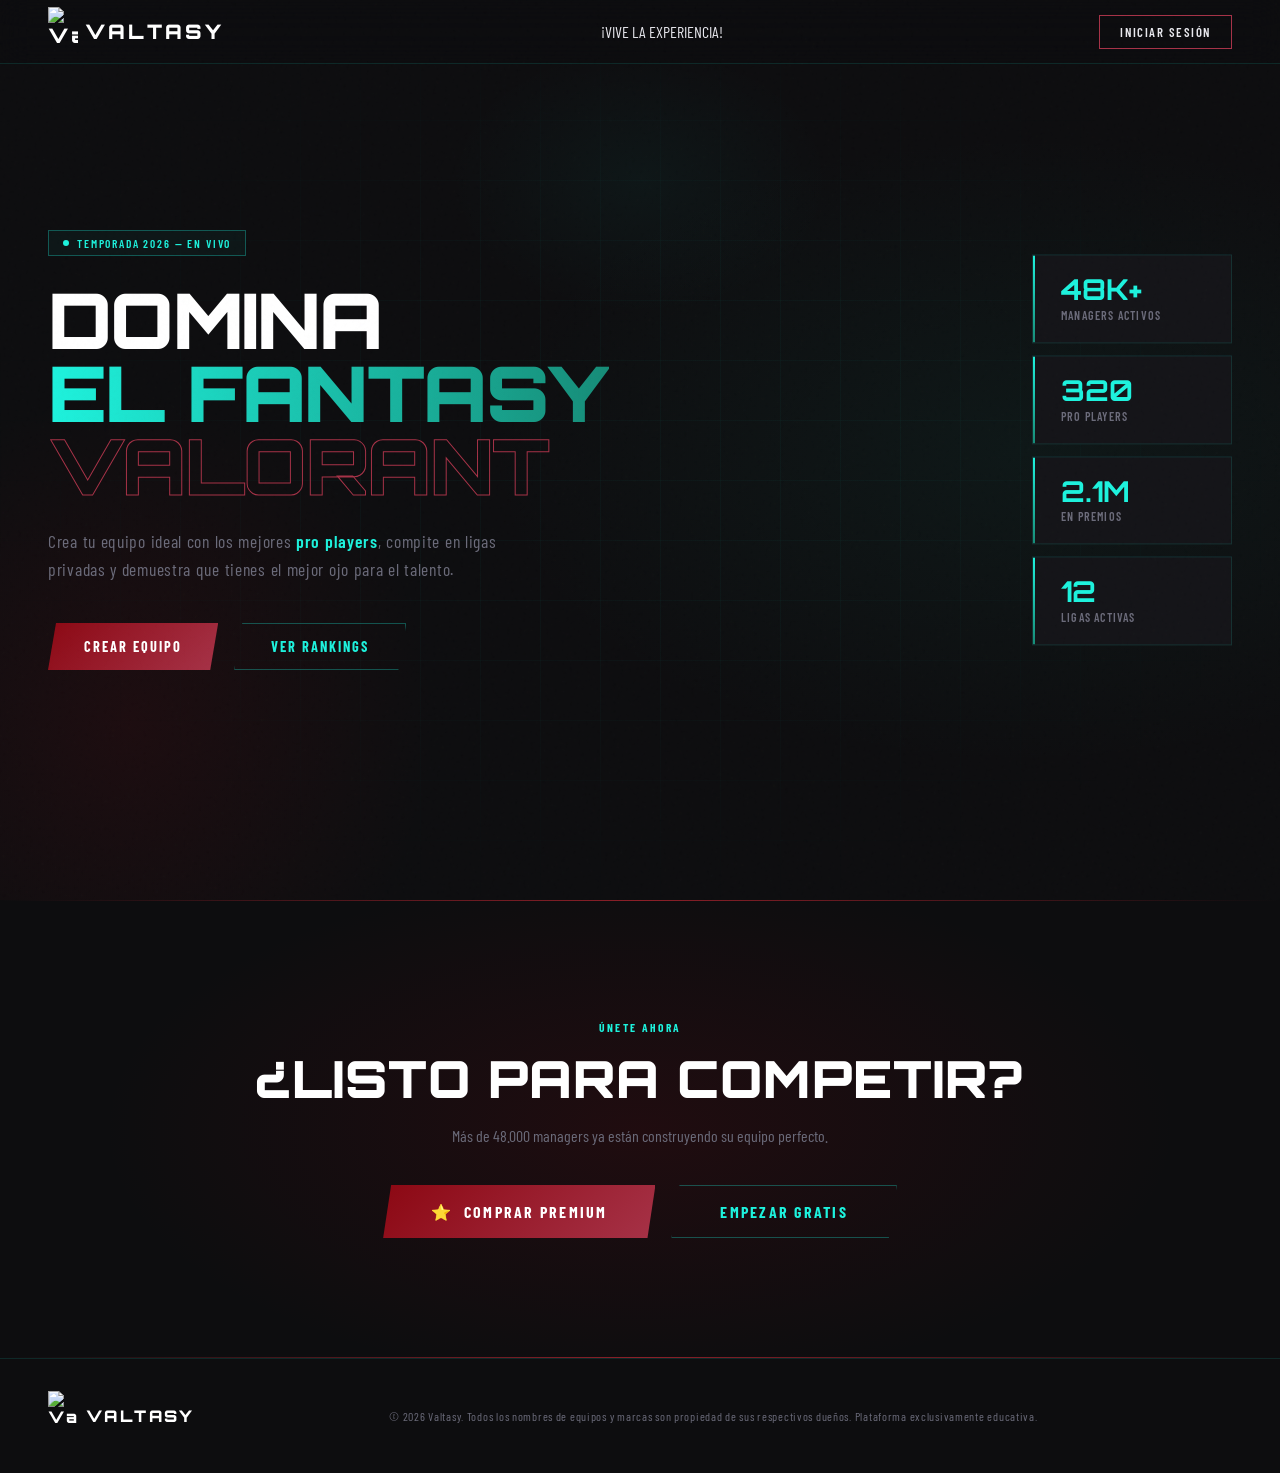
==== commit e078b3e8: "New : Index Index con nuevo aspecto" ====
--- a/htdocs/htdocs/index.html
+++ b/htdocs/htdocs/index.html
@@ -59,7 +59,7 @@
   .logo {
     display: flex;
     align-items: center;
-    gap: 12px;
+    gap: 7px;
     font-family: 'Orbitron', monospace;
     font-weight: 900;
     font-size: 1.25rem;
@@ -67,13 +67,25 @@
     color: #fff;
     text-decoration: none;
   }
-
-  .logo-icon {
-    width: 36px; height: 36px;
-    position: relative;
-  }
-
-  .logo-icon svg { width: 100%; height: 100%; }
+ 
+  /* Logo image: fijo, cuadrado, sin desbordarse */
+  .logo-img {
+    width: 30px;
+    height: 50px;
+    object-fit: contain;
+    object-position: center;
+    flex-shrink: 0;
+    display: block;
+  }
+ 
+  .logo-img-sm {
+    width: 30px;
+    height: 50px;
+    object-fit: contain;
+    object-position: center;
+    flex-shrink: 0;
+    display: block;
+  }
 
   .nav-links {
     display: flex;
@@ -811,22 +823,11 @@
 <!-- NAV -->
 <nav>
   <a href="index.html" class="logo">
-    <div class="logo-icon">
-      <svg viewBox="0 0 36 36" fill="none">
-        <path d="M18 4L32 28H4L18 4Z" fill="none" stroke="#1DF2DD" stroke-width="1.5"/>
-        <path d="M18 10L28 28H8L18 10Z" fill="rgba(140,8,19,0.6)"/>
-        <path d="M18 4L32 28" stroke="#8C0813" stroke-width="1"/>
-        <circle cx="18" cy="20" r="3" fill="#1DF2DD" opacity="0.8"/>
-      </svg>
-    </div>
+    <img src="logovaltasy_rojo.png" alt="Valtasy" class="logo-img">
     VALTASY
   </a>
   <ul class="nav-links">
-    <li><a href="#">Noticias</a></li>
-    <li><a href="#">Clasificación</a></li>
-    <li><a href="#">Equipos</a></li>
-    <li><a href="#">Mercado</a></li>
-    <li><a href="#">Torneos</a></li>
+    <li>¡VIVE LA EXPERIENCIA!</li>
   </ul>
   <!-- Botón nav apunta a sesion/login.php -->
   <a href="sesion/login.php" class="nav-cta">Iniciar sesión</a>
@@ -839,7 +840,7 @@
   <div class="hero-content">
     <div class="hero-badge">
       <span class="badge-dot"></span>
-      Temporada 2025 — En vivo
+      Temporada 2026 — En vivo
     </div>
     <h1 class="hero-title">
       <div class="title-line1">DOMINA</div>
@@ -875,255 +876,7 @@
   </div>
 </section>
 
-<!-- HOW IT WORKS -->
-<section class="how">
-  <div class="section-label">Cómo funciona</div>
-  <h2 class="section-title">Tu camino a la cima</h2>
-  <div class="steps reveal">
-    <div class="step">
-      <div class="step-num">01</div>
-      <div class="step-icon">
-        <svg width="22" height="22" viewBox="0 0 24 24" fill="none" stroke="currentColor" stroke-width="2"><path d="M17 21v-2a4 4 0 0 0-4-4H5a4 4 0 0 0-4 4v2"/><circle cx="9" cy="7" r="4"/><path d="M23 21v-2a4 4 0 0 0-3-3.87"/><path d="M16 3.13a4 4 0 0 1 0 7.75"/></svg>
-      </div>
-      <h3>Elige tu plantilla</h3>
-      <p>Selecciona 5 pro players con un presupuesto fijo. Analiza estadísticas, forma y próximos rivales.</p>
-    </div>
-    <div class="step">
-      <div class="step-icon">
-        <svg width="22" height="22" viewBox="0 0 24 24" fill="none" stroke="currentColor" stroke-width="2"><polygon points="12 2 15.09 8.26 22 9.27 17 14.14 18.18 21.02 12 17.77 5.82 21.02 7 14.14 2 9.27 8.91 8.26 12 2"/></svg>
-      </div>
-      <div class="step-num">02</div>
-      <h3>Acumula puntos</h3>
-      <p>Tus jugadores ganan puntos en tiempo real: kills, asistencias, victorias y más métricas de VCT.</p>
-    </div>
-    <div class="step">
-      <div class="step-icon">
-        <svg width="22" height="22" viewBox="0 0 24 24" fill="none" stroke="currentColor" stroke-width="2"><path d="M18 20V10"/><path d="M12 20V4"/><path d="M6 20v-6"/></svg>
-      </div>
-      <div class="step-num">03</div>
-      <h3>Compite en ligas</h3>
-      <p>Únete a ligas públicas o crea las tuyas propias. Sube en el ranking semana a semana.</p>
-    </div>
-    <div class="step">
-      <div class="step-icon">
-        <svg width="22" height="22" viewBox="0 0 24 24" fill="none" stroke="currentColor" stroke-width="2"><circle cx="12" cy="8" r="7"/><polyline points="8.21 13.89 7 23 12 20 17 23 15.79 13.88"/></svg>
-      </div>
-      <div class="step-num">04</div>
-      <h3>Gana premios</h3>
-      <p>Los mejores managers se llevan premios en metálico y merchandise exclusivo de equipos VCT.</p>
-    </div>
-  </div>
-</section>
-
-<!-- DASHBOARD PREVIEW -->
-<section>
-  <div class="section-label">Dashboard en vivo</div>
-  <h2 class="section-title">Todo bajo control</h2>
-  <div class="preview reveal">
-
-    <div class="preview-card tall">
-      <div class="card-header">
-        <span class="card-title">
-          <span class="card-title-icon">
-            <svg width="14" height="14" viewBox="0 0 24 24" fill="none" stroke="currentColor" stroke-width="2.5"><path d="M18 20V10"/><path d="M12 20V4"/><path d="M6 20v-6"/></svg>
-          </span>
-          Estadísticas
-        </span>
-        <span class="card-badge badge-cyan">Semana 7</span>
-      </div>
-      <div class="player-row">
-        <div class="player-info">
-          <span class="player-rank">#1</span>
-          <div class="player-avatar">TZ</div>
-          <div>
-            <div class="player-name">TenZ</div>
-            <div class="player-role">Duelist · Sentinels</div>
-          </div>
-        </div>
-        <div style="text-align:right">
-          <div class="player-pts">24.8</div>
-          <div class="pts-label">pts</div>
-        </div>
-      </div>
-      <div class="player-row">
-        <div class="player-info">
-          <span class="player-rank">#2</span>
-          <div class="player-avatar" style="background: linear-gradient(135deg,#168C77,#0d5e50)">SC</div>
-          <div>
-            <div class="player-name">ScreaM</div>
-            <div class="player-role">Duelist · KRÜ</div>
-          </div>
-        </div>
-        <div style="text-align:right">
-          <div class="player-pts">21.3</div>
-          <div class="pts-label">pts</div>
-        </div>
-      </div>
-      <div class="player-row">
-        <div class="player-info">
-          <span class="player-rank">#3</span>
-          <div class="player-avatar" style="background:linear-gradient(135deg,#4a1a8c,#2d0d5e)">BJ</div>
-          <div>
-            <div class="player-name">Benjyfishy</div>
-            <div class="player-role">Initiator · NRG</div>
-          </div>
-        </div>
-        <div style="text-align:right">
-          <div class="player-pts">19.7</div>
-          <div class="pts-label">pts</div>
-        </div>
-      </div>
-      <div class="player-row">
-        <div class="player-info">
-          <span class="player-rank">#4</span>
-          <div class="player-avatar" style="background:linear-gradient(135deg,#1a4a8c,#0d2a5e)">CN</div>
-          <div>
-            <div class="player-name">cNed</div>
-            <div class="player-role">Operator · FNATIC</div>
-          </div>
-        </div>
-        <div style="text-align:right">
-          <div class="player-pts">18.2</div>
-          <div class="pts-label">pts</div>
-        </div>
-      </div>
-      <div class="player-row">
-        <div class="player-info">
-          <span class="player-rank">#5</span>
-          <div class="player-avatar" style="background:linear-gradient(135deg,#8c7a18,#5e500d)">YY</div>
-          <div>
-            <div class="player-name">yay</div>
-            <div class="player-role">Duelist · EG</div>
-          </div>
-        </div>
-        <div style="text-align:right">
-          <div class="player-pts">17.9</div>
-          <div class="pts-label">pts</div>
-        </div>
-      </div>
-    </div>
-
-    <div class="preview-card">
-      <div class="card-header">
-        <span class="card-title">
-          <span class="card-title-icon">
-            <svg width="14" height="14" viewBox="0 0 24 24" fill="none" stroke="currentColor" stroke-width="2.5"><circle cx="12" cy="12" r="10"/><polyline points="12 6 12 12 16 14"/></svg>
-          </span>
-          Próximos partidos
-        </span>
-        <span class="card-badge badge-red">VCT 2025</span>
-      </div>
-      <div class="match-row">
-        <div class="match-team"><div class="team-logo">🎭</div>LOUD</div>
-        <div>
-          <div class="match-vs">VS</div>
-          <div class="match-time">HOY · 20:00</div>
-        </div>
-        <div class="match-team">NRG<div class="team-logo">⚡</div></div>
-      </div>
-      <div class="match-row">
-        <div class="match-team"><div class="team-logo">🔱</div>FNATIC</div>
-        <div>
-          <div class="match-vs">VS</div>
-          <div class="match-time">MAÑ · 18:00</div>
-        </div>
-        <div class="match-team">SEN<div class="team-logo">🛡️</div></div>
-      </div>
-      <div class="match-row" style="border:none">
-        <div class="match-team"><div class="team-logo">🌊</div>DRX</div>
-        <div>
-          <div class="match-vs">VS</div>
-          <div class="match-time">JUE · 17:00</div>
-        </div>
-        <div class="match-team">EG<div class="team-logo">🔥</div></div>
-      </div>
-    </div>
-
-    <div class="preview-card">
-      <div class="card-header">
-        <span class="card-title">
-          <span class="card-title-icon">
-            <svg width="14" height="14" viewBox="0 0 24 24" fill="none" stroke="currentColor" stroke-width="2.5"><circle cx="12" cy="8" r="7"/><polyline points="8.21 13.89 7 23 12 20 17 23 15.79 13.88"/></svg>
-          </span>
-          Mis ligas
-        </span>
-        <span class="card-badge badge-cyan" style="cursor:pointer">+ Crear</span>
-      </div>
-      <div class="liga-row">
-        <div class="liga-info">
-          <span class="liga-icon">🏆</span>
-          <div>
-            <div class="liga-name">Liga Málaga</div>
-            <div class="liga-members">12 managers</div>
-          </div>
-        </div>
-        <div class="liga-prize">150.000€</div>
-      </div>
-      <div class="liga-row">
-        <div class="liga-info">
-          <span class="liga-icon">🥇</span>
-          <div>
-            <div class="liga-name">Liga Amigos</div>
-            <div class="liga-members">8 managers</div>
-          </div>
-        </div>
-        <div class="liga-prize">450.000€</div>
-      </div>
-      <div class="liga-row">
-        <div class="liga-info">
-          <span class="liga-icon">⭐</span>
-          <div>
-            <div class="liga-name">Liga Valorant</div>
-            <div class="liga-members">128 managers</div>
-          </div>
-        </div>
-        <div class="liga-prize">1.540.000€</div>
-      </div>
-    </div>
-
-    <div class="preview-card wide">
-      <div class="card-header">
-        <span class="card-title">
-          <span class="card-title-icon">
-            <svg width="14" height="14" viewBox="0 0 24 24" fill="none" stroke="currentColor" stroke-width="2.5"><path d="M4 22h16a2 2 0 0 0 2-2V4a2 2 0 0 0-2-2H8a2 2 0 0 0-2 2v16a2 2 0 0 1-2 2Zm0 0a2 2 0 0 1-2-2v-9c0-1.1.9-2 2-2h2"/><path d="M18 14h-8"/><path d="M15 18h-5"/><path d="M10 6h8v4h-8V6Z"/></svg>
-          </span>
-          Últimas noticias
-        </span>
-      </div>
-      <div style="display:grid; grid-template-columns:1fr 1fr; gap:0 24px">
-        <div class="news-item">
-          <div class="news-thumb">🎯</div>
-          <div>
-            <div class="news-title">TenZ firma con Sentinels para Masters Toronto 2025</div>
-            <div class="news-date">Hace 2 horas</div>
-          </div>
-        </div>
-        <div class="news-item">
-          <div class="news-thumb" style="background:linear-gradient(135deg,#168C77,#0d5e50)">📊</div>
-          <div>
-            <div class="news-title">Riot anuncia nuevas métricas de puntuación fantasy para VCT</div>
-            <div class="news-date">Hace 5 horas</div>
-          </div>
-        </div>
-        <div class="news-item" style="border:none">
-          <div class="news-thumb" style="background:linear-gradient(135deg,#8c6018,#5e400d)">🏆</div>
-          <div>
-            <div class="news-title">LOUD domina el torneo clasificatorio EMEA con 5-0</div>
-            <div class="news-date">Ayer</div>
-          </div>
-        </div>
-        <div class="news-item" style="border:none">
-          <div class="news-thumb" style="background:linear-gradient(135deg,#1a4a8c,#0d2a5e)">⚡</div>
-          <div>
-            <div class="news-title">Nueva actualización del mercado de jugadores disponible</div>
-            <div class="news-date">Ayer</div>
-          </div>
-        </div>
-      </div>
-    </div>
-
-  </div>
-</section>
+
 
 <!-- CTA -->
 <section class="cta-section">
@@ -1145,21 +898,13 @@
 
 <!-- FOOTER -->
 <footer>
-  <a href="index.html" class="logo" style="font-size:1rem">
-    <div class="logo-icon" style="width:26px;height:26px">
-      <svg viewBox="0 0 36 36" fill="none">
-        <path d="M18 4L32 28H4L18 4Z" fill="none" stroke="#1DF2DD" stroke-width="1.5"/>
-        <path d="M18 10L28 28H8L18 10Z" fill="rgba(140,8,19,0.6)"/>
-        <circle cx="18" cy="20" r="3" fill="#1DF2DD" opacity="0.8"/>
-      </svg>
-    </div>
+  <a href="#" class="logo" style="font-size:1rem; gap:8px;">
+    <img src="logovaltasy_rojo.png" alt="Valtasy" class="logo-img-sm">
     VALTASY
   </a>
-  <p>© 2025 Valtasy. Todos los nombres de equipos y marcas son propiedad de sus respectivos dueños. Plataforma exclusivamente educativa.</p>
+  <p>© 2026 Valtasy. Todos los nombres de equipos y marcas son propiedad de sus respectivos dueños. Plataforma exclusivamente educativa.</p>
   <ul class="footer-links">
-    <li><a href="#">Privacidad</a></li>
-    <li><a href="#">Términos</a></li>
-    <li><a href="#">Contacto</a></li>
+    
   </ul>
 </footer>
 
